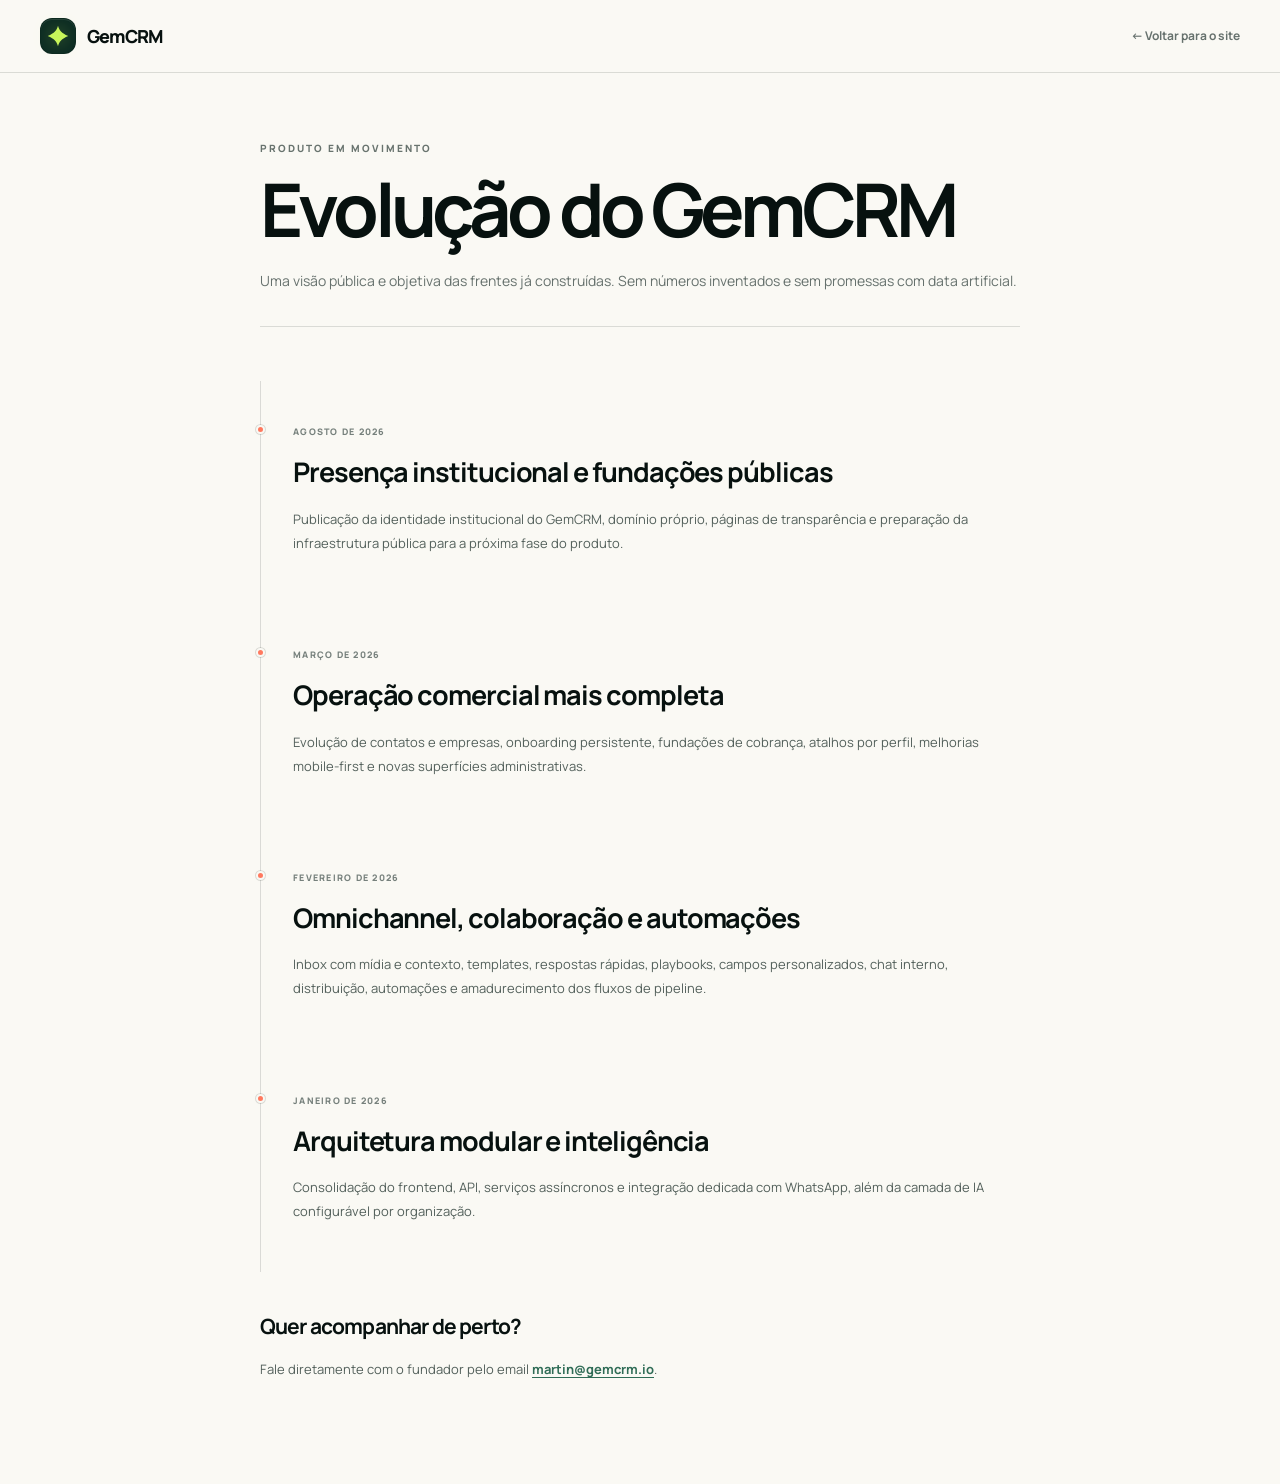
==== changelog/index.html @ 5aa956ba "feat: publish GemCRM institutional website" ====
<!doctype html>
<html lang="pt-BR">
  <head>
    <meta charset="UTF-8" />
    <meta name="viewport" content="width=device-width, initial-scale=1.0" />
    <meta name="theme-color" content="#faf9f4" />
    <meta name="description" content="Acompanhe a evolução pública do produto GemCRM." />
    <meta name="robots" content="index, follow" />
    <link rel="canonical" href="https://gemcrm.io/changelog/" />
    <link rel="icon" href="../favicon.svg" type="image/svg+xml" />
    <link rel="preconnect" href="https://fonts.googleapis.com" />
    <link rel="preconnect" href="https://fonts.gstatic.com" crossorigin />
    <link href="https://fonts.googleapis.com/css2?family=Instrument+Serif:ital@0;1&amp;family=Manrope:wght@400;500;600;700;800&amp;display=swap" rel="stylesheet" />
    <link rel="stylesheet" href="../styles.css" />
    <title>Evolução do produto — GemCRM</title>
  </head>
  <body>
    <header class="legal-header">
      <div class="shell header-inner">
        <a class="brand" href="../" aria-label="GemCRM — início">
          <span class="brand-mark" aria-hidden="true"><svg viewBox="0 0 48 48"><path d="M24 3.5c2.2 8.8 7.1 15 20.5 20.5C31.1 29.5 26.2 35.7 24 44.5 21.8 35.7 16.9 29.5 3.5 24 16.9 18.5 21.8 12.3 24 3.5Z" /></svg></span>
          <span class="brand-name">GemCRM</span>
        </a>
        <a class="back-link" href="../">← Voltar para o site</a>
      </div>
    </header>

    <main class="legal-page">
      <article class="legal-content">
        <span class="kicker">Produto em movimento</span>
        <h1>Evolução do GemCRM</h1>
        <p class="intro">Uma visão pública e objetiva das frentes já construídas. Sem números inventados e sem promessas com data artificial.</p>

        <section class="changelog-entry">
          <time datetime="2026-08">Agosto de 2026</time>
          <h2>Presença institucional e fundações públicas</h2>
          <p>Publicação da identidade institucional do GemCRM, domínio próprio, páginas de transparência e preparação da infraestrutura pública para a próxima fase do produto.</p>
        </section>

        <section class="changelog-entry">
          <time datetime="2026-03">Março de 2026</time>
          <h2>Operação comercial mais completa</h2>
          <p>Evolução de contatos e empresas, onboarding persistente, fundações de cobrança, atalhos por perfil, melhorias mobile-first e novas superfícies administrativas.</p>
        </section>

        <section class="changelog-entry">
          <time datetime="2026-02">Fevereiro de 2026</time>
          <h2>Omnichannel, colaboração e automações</h2>
          <p>Inbox com mídia e contexto, templates, respostas rápidas, playbooks, campos personalizados, chat interno, distribuição, automações e amadurecimento dos fluxos de pipeline.</p>
        </section>

        <section class="changelog-entry">
          <time datetime="2026-01">Janeiro de 2026</time>
          <h2>Arquitetura modular e inteligência</h2>
          <p>Consolidação do frontend, API, serviços assíncronos e integração dedicada com WhatsApp, além da camada de IA configurável por organização.</p>
        </section>

        <section>
          <h2>Quer acompanhar de perto?</h2>
          <p>Fale diretamente com o fundador pelo email <a href="mailto:martin@gemcrm.io">martin@gemcrm.io</a>.</p>
        </section>
      </article>
    </main>
  </body>
</html>
---- styles.css ----
:root {
  --ink: #07110f;
  --ink-soft: #10201c;
  --forest: #0b2a22;
  --cream: #f3f0e7;
  --paper: #faf9f4;
  --white: #ffffff;
  --lime: #c8f55a;
  --lime-strong: #aee733;
  --coral: #ff795f;
  --blue: #71a7ff;
  --muted: #66716d;
  --line: rgba(7, 17, 15, 0.13);
  --font-body: "Manrope", sans-serif;
  --font-display: "Instrument Serif", Georgia, serif;
  --shadow-soft: 0 24px 70px rgba(7, 17, 15, 0.11);
  --shadow-deep: 0 40px 100px rgba(0, 0, 0, 0.3);
}

*,
*::before,
*::after {
  box-sizing: border-box;
}

html {
  scroll-behavior: smooth;
  scroll-padding-top: 96px;
}

body {
  margin: 0;
  overflow-x: hidden;
  background: var(--paper);
  color: var(--ink);
  font-family: var(--font-body);
  font-size: 16px;
  line-height: 1.6;
  text-rendering: optimizeLegibility;
  -webkit-font-smoothing: antialiased;
}

body.menu-open {
  overflow: hidden;
}

a {
  color: inherit;
  text-decoration: none;
}

button,
input,
textarea,
select {
  font: inherit;
}

button,
a {
  -webkit-tap-highlight-color: transparent;
}

svg {
  display: block;
}

.shell {
  width: min(1200px, calc(100% - 48px));
  margin-inline: auto;
}

.sr-only {
  position: absolute;
  width: 1px;
  height: 1px;
  padding: 0;
  margin: -1px;
  overflow: hidden;
  clip: rect(0, 0, 0, 0);
  white-space: nowrap;
  border: 0;
}

.skip-link {
  position: fixed;
  top: 12px;
  left: 12px;
  z-index: 1000;
  padding: 10px 16px;
  border-radius: 999px;
  background: var(--lime);
  color: var(--ink);
  font-size: 13px;
  font-weight: 800;
  transform: translateY(-160%);
  transition: transform 180ms ease;
}

.skip-link:focus {
  transform: translateY(0);
}

:focus-visible {
  outline: 3px solid var(--blue);
  outline-offset: 4px;
}

.site-header {
  position: fixed;
  inset: 0 0 auto;
  z-index: 100;
  border-bottom: 1px solid transparent;
  color: var(--cream);
  transition: background-color 240ms ease, border-color 240ms ease, backdrop-filter 240ms ease;
}

.site-header.scrolled,
.site-header.menu-active {
  border-color: rgba(255, 255, 255, 0.09);
  background: rgba(7, 17, 15, 0.86);
  -webkit-backdrop-filter: blur(18px);
  backdrop-filter: blur(18px);
}

.header-inner {
  display: flex;
  min-height: 82px;
  align-items: center;
  justify-content: space-between;
  gap: 32px;
}

.brand {
  display: inline-flex;
  align-items: center;
  gap: 11px;
}

.brand-mark {
  display: grid;
  width: 36px;
  height: 36px;
  flex: 0 0 36px;
  place-items: center;
  border: 1px solid rgba(255, 255, 255, 0.12);
  border-radius: 12px;
  background: rgba(255, 255, 255, 0.06);
  box-shadow: inset 0 1px 0 rgba(255, 255, 255, 0.1);
}

.brand-mark svg {
  width: 24px;
  height: 24px;
  overflow: visible;
  fill: var(--lime);
  filter: drop-shadow(0 0 9px rgba(200, 245, 90, 0.4));
}

.brand-name {
  color: var(--cream);
  font-size: 18px;
  font-weight: 800;
  letter-spacing: -0.045em;
}

.desktop-nav {
  display: flex;
  align-items: center;
  gap: 32px;
}

.desktop-nav a {
  position: relative;
  color: rgba(243, 240, 231, 0.66);
  font-size: 13px;
  font-weight: 600;
  transition: color 180ms ease;
}

.desktop-nav a::after {
  position: absolute;
  right: 0;
  bottom: -8px;
  left: 0;
  height: 1px;
  background: var(--lime);
  content: "";
  transform: scaleX(0);
  transform-origin: right;
  transition: transform 180ms ease;
}

.desktop-nav a:hover {
  color: var(--cream);
}

.desktop-nav a:hover::after {
  transform: scaleX(1);
  transform-origin: left;
}

.header-cta {
  display: inline-flex;
  height: 44px;
  align-items: center;
  gap: 12px;
  padding: 0 18px;
  border: 1px solid rgba(255, 255, 255, 0.14);
  border-radius: 999px;
  background: rgba(255, 255, 255, 0.05);
  color: var(--cream);
  font-size: 13px;
  font-weight: 700;
  transition: background-color 180ms ease, border-color 180ms ease, transform 180ms ease;
}

.header-cta svg,
.button svg,
.text-link svg {
  width: 18px;
  height: 18px;
  fill: none;
  stroke: currentColor;
  stroke-linecap: round;
  stroke-linejoin: round;
  stroke-width: 1.7;
}

.header-cta:hover {
  border-color: var(--lime);
  background: rgba(200, 245, 90, 0.1);
  transform: translateY(-1px);
}

.menu-toggle,
.mobile-menu {
  display: none;
}

.hero {
  position: relative;
  min-height: 920px;
  overflow: hidden;
  background:
    radial-gradient(circle at 88% 12%, rgba(56, 130, 104, 0.34), transparent 31%),
    radial-gradient(circle at 12% 82%, rgba(200, 245, 90, 0.08), transparent 32%),
    var(--ink);
  color: var(--cream);
}

.hero::before {
  position: absolute;
  inset: 0;
  background-image: linear-gradient(rgba(255, 255, 255, 0.025) 1px, transparent 1px),
    linear-gradient(90deg, rgba(255, 255, 255, 0.025) 1px, transparent 1px);
  background-size: 72px 72px;
  content: "";
  -webkit-mask-image: linear-gradient(to bottom, black, transparent 84%);
  mask-image: linear-gradient(to bottom, black, transparent 84%);
}

.hero-glow {
  position: absolute;
  border-radius: 50%;
  filter: blur(2px);
  pointer-events: none;
}

.hero-glow-one {
  top: 90px;
  right: -210px;
  width: 630px;
  height: 630px;
  border: 1px solid rgba(200, 245, 90, 0.08);
  box-shadow: inset 0 0 140px rgba(200, 245, 90, 0.025);
}

.hero-glow-two {
  right: 50px;
  bottom: -350px;
  width: 720px;
  height: 720px;
  border: 1px solid rgba(113, 167, 255, 0.08);
}

.hero-grid {
  position: relative;
  z-index: 2;
  display: grid;
  min-height: 920px;
  align-items: center;
  gap: 56px;
  grid-template-columns: minmax(0, 0.83fr) minmax(560px, 1.17fr);
  padding-top: 112px;
  padding-bottom: 90px;
}

.hero-copy {
  position: relative;
  z-index: 3;
  align-self: center;
}

.eyebrow,
.build-status {
  display: inline-flex;
  align-items: center;
  gap: 10px;
  color: rgba(243, 240, 231, 0.75);
  font-size: 11px;
  font-weight: 800;
  letter-spacing: 0.16em;
  text-transform: uppercase;
}

.eyebrow-dot,
.pulse-dot {
  position: relative;
  width: 8px;
  height: 8px;
  border-radius: 50%;
  background: var(--lime);
  box-shadow: 0 0 0 6px rgba(200, 245, 90, 0.1);
}

.hero h1 {
  max-width: 620px;
  margin: 28px 0 24px;
  font-size: clamp(56px, 6vw, 88px);
  font-weight: 600;
  letter-spacing: -0.07em;
  line-height: 0.94;
}

.hero h1 em,
.section-heading h2 em,
.platform-section h2 em,
.final-cta h2 em {
  color: var(--lime);
  font-family: var(--font-display);
  font-weight: 400;
  letter-spacing: -0.035em;
}

.hero-lead {
  max-width: 580px;
  margin: 0;
  color: rgba(243, 240, 231, 0.66);
  font-size: 17px;
  line-height: 1.75;
}

.hero-actions {
  display: flex;
  flex-wrap: wrap;
  gap: 12px;
  margin-top: 34px;
}

.button {
  display: inline-flex;
  min-height: 52px;
  align-items: center;
  justify-content: center;
  gap: 16px;
  padding: 0 22px;
  border: 1px solid transparent;
  border-radius: 999px;
  font-size: 13px;
  font-weight: 800;
  letter-spacing: -0.01em;
  transition: transform 180ms ease, background-color 180ms ease, border-color 180ms ease, color 180ms ease;
}

.button:hover {
  transform: translateY(-2px);
}

.button-primary {
  background: var(--lime);
  color: var(--ink);
  box-shadow: 0 14px 42px rgba(200, 245, 90, 0.14);
}

.button-primary:hover {
  background: var(--lime-strong);
}

.button-secondary {
  border-color: rgba(255, 255, 255, 0.13);
  background: rgba(255, 255, 255, 0.04);
  color: var(--cream);
}

.button-secondary:hover {
  border-color: rgba(255, 255, 255, 0.28);
  background: rgba(255, 255, 255, 0.08);
}

.hero-notes {
  display: flex;
  flex-wrap: wrap;
  gap: 20px;
  margin: 28px 0 0;
  padding: 0;
  color: rgba(243, 240, 231, 0.48);
  font-size: 11px;
  font-weight: 600;
  list-style: none;
}

.hero-notes li {
  display: flex;
  align-items: center;
  gap: 7px;
}

.hero-notes span {
  width: 4px;
  height: 4px;
  border-radius: 50%;
  background: rgba(200, 245, 90, 0.65);
}

.product-stage {
  position: relative;
  min-height: 590px;
  align-self: center;
}

.stage-orbit {
  position: absolute;
  border: 1px solid rgba(255, 255, 255, 0.07);
  border-radius: 50%;
}

.stage-orbit-one {
  inset: -16% -10% -10% 8%;
  transform: rotate(-12deg);
}

.stage-orbit-two {
  inset: 5% -26% 2% 2%;
  border-color: rgba(200, 245, 90, 0.09);
  transform: rotate(13deg);
}

.product-window {
  position: absolute;
  top: 50%;
  left: 50%;
  width: 760px;
  overflow: hidden;
  border: 1px solid rgba(255, 255, 255, 0.12);
  border-radius: 18px;
  background: #f5f5f0;
  box-shadow: var(--shadow-deep), 0 0 0 10px rgba(255, 255, 255, 0.018);
  color: var(--ink);
  transform: translate(-48%, -48%) perspective(1200px) rotateY(-4deg) rotateX(1.5deg);
  transform-origin: center;
}

.window-bar {
  display: flex;
  height: 52px;
  align-items: center;
  gap: 18px;
  padding: 0 16px;
  border-bottom: 1px solid #e3e4df;
  background: #fff;
}

.window-brand {
  display: flex;
  min-width: 118px;
  align-items: center;
  gap: 8px;
  font-size: 11px;
  letter-spacing: -0.02em;
}

.mini-gem {
  width: 18px;
  height: 18px;
  border-radius: 6px;
  background: var(--forest);
  box-shadow: inset 0 0 0 6px var(--lime);
  transform: rotate(45deg) scale(0.68);
}

.window-search {
  flex: 1;
  padding: 7px 12px;
  border: 1px solid #e4e5df;
  border-radius: 8px;
  background: #f8f8f5;
  color: #929994;
  font-size: 9px;
}

.window-avatar {
  display: grid;
  width: 28px;
  height: 28px;
  place-items: center;
  border-radius: 50%;
  background: var(--forest);
  color: var(--lime);
  font-size: 8px;
  font-weight: 800;
}

.workspace {
  display: grid;
  min-height: 460px;
  grid-template-columns: 128px 1fr;
}

.workspace-nav {
  display: flex;
  padding: 16px 10px;
  border-right: 1px solid #e2e4de;
  background: #f0f1ec;
  flex-direction: column;
}

.nav-pill {
  display: flex;
  min-height: 34px;
  align-items: center;
  gap: 8px;
  padding: 0 9px;
  border-radius: 8px;
  color: #6f7772;
  font-size: 8px;
  font-weight: 600;
}

.nav-pill i {
  width: 9px;
  height: 9px;
  border: 1px solid currentColor;
  border-radius: 3px;
}

.nav-pill.active {
  background: var(--forest);
  color: var(--cream);
}

.nav-pill.active i {
  border-color: var(--lime);
  background: var(--lime);
}

.nav-pill b {
  display: grid;
  width: 14px;
  height: 14px;
  margin-left: auto;
  place-items: center;
  border-radius: 50%;
  background: #e2e5de;
  color: #4e5752;
  font-size: 7px;
}

.nav-spacer {
  flex: 1;
}

.workspace-team {
  padding: 10px 7px 2px;
  border-top: 1px solid #dcdfd8;
}

.workspace-team small {
  color: #9ca39f;
  font-size: 6px;
  font-weight: 800;
  letter-spacing: 0.12em;
}

.workspace-team > div {
  display: flex;
  margin-top: 9px;
}

.workspace-team > div span,
.workspace-team em {
  display: grid;
  width: 21px;
  height: 21px;
  margin-right: -4px;
  place-items: center;
  border: 2px solid #f0f1ec;
  border-radius: 50%;
  background: #ff9a82;
}

.workspace-team > div span:nth-child(2) {
  background: #8eb6ff;
}

.workspace-team > div span:nth-child(3) {
  background: #c8f55a;
}

.workspace-team em {
  background: #dfe2dc;
  color: #69716c;
  font-size: 6px;
  font-style: normal;
  font-weight: 800;
}

.workspace-main {
  padding: 20px;
}

.workspace-heading,
.card-heading {
  display: flex;
  align-items: flex-start;
  justify-content: space-between;
  gap: 14px;
}

.workspace-heading span,
.card-heading small {
  display: block;
  color: #8a928d;
  font-size: 7px;
  font-weight: 800;
  letter-spacing: 0.11em;
}

.workspace-heading h2 {
  margin: 3px 0 0;
  font-size: 21px;
  letter-spacing: -0.05em;
  line-height: 1.1;
}

.workspace-heading button {
  padding: 8px 11px;
  border: 0;
  border-radius: 8px;
  background: var(--forest);
  color: var(--cream);
  font-size: 7px;
  font-weight: 800;
}

.metric-row {
  display: grid;
  gap: 9px;
  margin-top: 17px;
  grid-template-columns: repeat(3, 1fr);
}

.metric-row article {
  min-height: 80px;
  padding: 12px;
  border: 1px solid #e1e3dd;
  border-radius: 12px;
  background: #fff;
}

.metric-row small {
  display: block;
  color: #929a95;
  font-size: 6px;
  font-weight: 800;
  letter-spacing: 0.09em;
}

.metric-row strong {
  display: block;
  margin-top: 5px;
  font-size: 20px;
  letter-spacing: -0.05em;
  line-height: 1;
}

.metric-row .trend {
  display: block;
  margin-top: 6px;
  color: #818984;
  font-size: 7px;
}

.metric-row .positive {
  color: #3a755e;
}

.metric-row .warning {
  color: #c15b48;
}

.dashboard-grid {
  display: grid;
  gap: 9px;
  margin-top: 9px;
  grid-template-columns: 1.08fr 0.92fr;
}

.pipeline-card,
.inbox-card {
  min-height: 218px;
  padding: 14px;
  border: 1px solid #e1e3dd;
  border-radius: 12px;
  background: #fff;
}

.card-heading h3 {
  margin: 3px 0 0;
  font-size: 11px;
  letter-spacing: -0.03em;
}

.card-heading > span {
  padding: 5px 8px;
  border-radius: 999px;
  background: #f1f2ee;
  color: #7c847f;
  font-size: 6px;
  font-weight: 700;
}

.card-heading .live-badge {
  background: #ecf6df;
  color: #56733b;
}

.pipeline-bars {
  margin-top: 16px;
}

.bar-item {
  display: grid;
  min-height: 34px;
  align-items: center;
  gap: 8px;
  grid-template-columns: 64px 1fr 14px;
  color: #65706a;
  font-size: 7px;
}

.bar-item i {
  position: relative;
  height: 5px;
  overflow: hidden;
  border-radius: 999px;
  background: #eef0eb;
}

.bar-item i::after {
  position: absolute;
  inset: 0 auto 0 0;
  width: var(--bar);
  border-radius: inherit;
  background: var(--forest);
  content: "";
}

.bar-item:nth-child(2) i::after {
  background: #447564;
}

.bar-item:nth-child(3) i::after {
  background: #86a75a;
}

.bar-item:nth-child(4) i::after {
  background: var(--lime-strong);
}

.bar-item b {
  color: var(--ink);
  text-align: right;
}

.conversation {
  display: grid;
  min-height: 48px;
  align-items: center;
  gap: 8px;
  border-bottom: 1px solid #eef0eb;
  grid-template-columns: 28px 1fr auto;
}

.conversation:last-child {
  border-bottom: 0;
}

.contact-avatar {
  display: grid;
  width: 26px;
  height: 26px;
  place-items: center;
  border-radius: 8px;
  color: #6d2d22;
  font-size: 6px;
  font-weight: 800;
}

.contact-avatar.coral {
  background: #ffd4ca;
}

.contact-avatar.blue {
  background: #d8e6ff;
  color: #315888;
}

.contact-avatar.lime {
  background: #e8f8c2;
  color: #546f1a;
}

.conversation strong {
  display: block;
  font-size: 7px;
}

.conversation p {
  margin: 1px 0 0;
  overflow: hidden;
  color: #8b938e;
  font-size: 6px;
  text-overflow: ellipsis;
  white-space: nowrap;
}

.conversation time {
  color: #a0a6a2;
  font-size: 6px;
}

.floating-card {
  position: absolute;
  z-index: 4;
  display: flex;
  align-items: center;
  gap: 11px;
  padding: 12px 15px;
  border: 1px solid rgba(255, 255, 255, 0.12);
  border-radius: 13px;
  background: rgba(15, 33, 28, 0.92);
  box-shadow: 0 20px 50px rgba(0, 0, 0, 0.28);
  -webkit-backdrop-filter: blur(16px);
  backdrop-filter: blur(16px);
  animation: float-card 5s ease-in-out infinite;
}

.floating-card small {
  display: block;
  color: rgba(243, 240, 231, 0.45);
  font-size: 6px;
  font-weight: 800;
  letter-spacing: 0.12em;
}

.floating-card strong {
  display: block;
  margin-top: 3px;
  color: var(--cream);
  font-size: 8px;
}

.floating-ai {
  right: -18px;
  bottom: 18px;
}

.floating-channel {
  top: 48px;
  left: -24px;
  animation-delay: -2.4s;
}

.float-icon {
  display: grid;
  width: 31px;
  height: 31px;
  place-items: center;
  border-radius: 10px;
  background: var(--lime);
  color: var(--ink);
  font-size: 15px;
}

.channel-dot {
  position: relative;
  width: 31px;
  height: 31px;
  border-radius: 10px;
  background: #2b9f64;
}

.channel-dot::before,
.channel-dot::after {
  position: absolute;
  border-radius: 50%;
  content: "";
}

.channel-dot::before {
  inset: 8px;
  border: 1.5px solid #fff;
}

.channel-dot::after {
  right: 6px;
  bottom: 5px;
  width: 6px;
  height: 6px;
  background: #2b9f64;
  border-bottom: 1.5px solid #fff;
  transform: rotate(42deg);
}

@keyframes float-card {
  0%,
  100% {
    transform: translateY(0);
  }
  50% {
    transform: translateY(-9px);
  }
}

.signal-strip {
  border-bottom: 1px solid var(--line);
  background: var(--cream);
}

.signal-grid {
  display: grid;
  grid-template-columns: repeat(4, 1fr);
}

.signal-grid > div {
  display: grid;
  min-height: 124px;
  align-content: center;
  padding: 24px 28px;
  border-left: 1px solid var(--line);
  grid-template-columns: auto 1fr;
}

.signal-grid > div:last-child {
  border-right: 1px solid var(--line);
}

.signal-grid span {
  margin-right: 16px;
  color: #9aa09d;
  font-family: var(--font-display);
  font-size: 15px;
  grid-row: 1 / span 2;
}

.signal-grid strong {
  font-size: 13px;
  letter-spacing: -0.025em;
}

.signal-grid small {
  margin-top: 2px;
  color: var(--muted);
  font-size: 10px;
}

.section {
  padding: 128px 0;
}

.product-section {
  background: var(--paper);
}

.section-heading {
  max-width: 760px;
}

.section-heading .kicker,
.kicker {
  display: block;
  margin-bottom: 22px;
  color: #68736e;
  font-size: 10px;
  font-weight: 800;
  letter-spacing: 0.2em;
  text-transform: uppercase;
}

.section-heading h2,
.platform-section h2,
.final-cta h2 {
  margin: 0;
  font-size: clamp(48px, 5.5vw, 76px);
  font-weight: 600;
  letter-spacing: -0.065em;
  line-height: 0.98;
}

.section-heading h2 em,
.platform-section h2 em,
.final-cta h2 em {
  color: #3d6d5c;
}

.section-heading > p {
  max-width: 630px;
  margin: 28px 0 0;
  color: var(--muted);
  font-size: 16px;
  line-height: 1.75;
}

.outcome-grid {
  display: grid;
  gap: 16px;
  margin-top: 72px;
  grid-template-columns: repeat(3, 1fr);
}

.outcome-card {
  position: relative;
  min-height: 500px;
  overflow: hidden;
  padding: 34px;
  border: 1px solid var(--line);
  border-radius: 24px;
  background: var(--cream);
  transition: transform 240ms ease, box-shadow 240ms ease;
}

.outcome-card::before {
  position: absolute;
  top: -50px;
  right: -50px;
  width: 180px;
  height: 180px;
  border-radius: 50%;
  background: var(--accent-soft);
  content: "";
  filter: blur(1px);
  transition: transform 320ms ease;
}

.outcome-card:hover {
  box-shadow: var(--shadow-soft);
  transform: translateY(-8px);
}

.outcome-card:hover::before {
  transform: scale(1.15);
}

.card-coral {
  --accent: var(--coral);
  --accent-soft: rgba(255, 121, 95, 0.19);
}

.card-blue {
  --accent: var(--blue);
  --accent-soft: rgba(113, 167, 255, 0.2);
}

.card-lime {
  --accent: #a5d72f;
  --accent-soft: rgba(200, 245, 90, 0.3);
}

.card-number {
  position: relative;
  z-index: 1;
  color: #8c9490;
  font-family: var(--font-display);
  font-size: 16px;
}

.feature-icon {
  position: relative;
  z-index: 1;
  display: grid;
  width: 62px;
  height: 62px;
  margin-top: 64px;
  place-items: center;
  border-radius: 19px;
  background: var(--accent);
}

.feature-icon svg {
  width: 27px;
  height: 27px;
  fill: none;
  stroke: var(--ink);
  stroke-linecap: round;
  stroke-linejoin: round;
  stroke-width: 1.5;
}

.outcome-card h3 {
  position: relative;
  z-index: 1;
  margin: 28px 0 14px;
  font-size: 25px;
  letter-spacing: -0.05em;
  line-height: 1.12;
}

.outcome-card p {
  position: relative;
  z-index: 1;
  margin: 0;
  color: var(--muted);
  font-size: 13px;
  line-height: 1.75;
}

.outcome-card ul {
  position: relative;
  z-index: 1;
  display: grid;
  gap: 10px;
  margin: 28px 0 0;
  padding: 22px 0 0;
  border-top: 1px solid var(--line);
  list-style: none;
}

.outcome-card li {
  display: flex;
  align-items: center;
  gap: 10px;
  color: #3e4945;
  font-size: 11px;
  font-weight: 700;
}

.outcome-card li::before {
  width: 6px;
  height: 6px;
  border-radius: 50%;
  background: var(--accent);
  content: "";
}

.flow-section {
  position: relative;
  overflow: hidden;
  background: var(--forest);
  color: var(--cream);
}

.flow-section::after {
  position: absolute;
  right: -120px;
  bottom: -350px;
  width: 680px;
  height: 680px;
  border: 1px solid rgba(200, 245, 90, 0.11);
  border-radius: 50%;
  box-shadow: inset 0 0 160px rgba(200, 245, 90, 0.03);
  content: "";
}

.flow-layout {
  position: relative;
  z-index: 1;
  display: grid;
  align-items: start;
  gap: 110px;
  grid-template-columns: 0.86fr 1.14fr;
}

.kicker-light {
  color: rgba(243, 240, 231, 0.48);
}

.flow-copy {
  position: sticky;
  top: 132px;
}

.flow-copy h2 {
  margin: 0;
  font-size: clamp(46px, 5vw, 69px);
  font-weight: 600;
  letter-spacing: -0.065em;
  line-height: 0.98;
}

.flow-copy p {
  max-width: 470px;
  margin: 28px 0 0;
  color: rgba(243, 240, 231, 0.63);
  font-size: 15px;
  line-height: 1.8;
}

.text-link {
  display: inline-flex;
  align-items: center;
  gap: 13px;
  margin-top: 36px;
  padding-bottom: 6px;
  border-bottom: 1px solid rgba(200, 245, 90, 0.45);
  color: var(--lime);
  font-size: 12px;
  font-weight: 800;
}

.flow-steps {
  margin: 0;
  padding: 0;
  list-style: none;
}

.flow-steps li {
  display: grid;
  min-height: 172px;
  align-items: start;
  gap: 34px;
  padding: 36px 0;
  border-top: 1px solid rgba(255, 255, 255, 0.1);
  grid-template-columns: 42px 1fr;
}

.flow-steps li:last-child {
  border-bottom: 1px solid rgba(255, 255, 255, 0.1);
}

.flow-steps > li > span {
  color: var(--lime);
  font-family: var(--font-display);
  font-size: 22px;
}

.flow-steps h3 {
  margin: 0;
  font-size: 28px;
  letter-spacing: -0.05em;
}

.flow-steps p {
  max-width: 460px;
  margin: 8px 0 0;
  color: rgba(243, 240, 231, 0.55);
  font-size: 13px;
  line-height: 1.75;
}

.platform-section {
  background: var(--cream);
}

.split-heading {
  display: grid;
  max-width: none;
  align-items: end;
  gap: 70px;
  grid-template-columns: 1.2fr 0.8fr;
}

.split-heading > p {
  margin: 0 0 4px;
  font-size: 14px;
}

.platform-grid {
  display: grid;
  gap: 16px;
  margin-top: 72px;
  grid-template-columns: repeat(2, 1fr);
}

.platform-card {
  position: relative;
  min-height: 390px;
  overflow: hidden;
  padding: 38px;
  border: 1px solid var(--line);
  border-radius: 25px;
  background: var(--paper);
}

.platform-card-large {
  display: grid;
  min-height: 500px;
  align-items: center;
  grid-column: 1 / -1;
  grid-template-columns: 0.85fr 1.15fr;
}

.platform-copy {
  max-width: 480px;
}

.pill {
  display: inline-flex;
  padding: 7px 10px;
  border-radius: 999px;
  background: rgba(200, 245, 90, 0.4);
  color: #516c15;
  font-size: 8px;
  font-weight: 800;
  letter-spacing: 0.13em;
}

.pill-blue {
  background: rgba(113, 167, 255, 0.2);
  color: #385c96;
}

.pill-coral {
  background: rgba(255, 121, 95, 0.17);
  color: #99503f;
}

.pill-dark {
  background: rgba(7, 17, 15, 0.1);
  color: var(--ink);
}

.platform-card h3 {
  max-width: 560px;
  margin: 28px 0 16px;
  font-size: clamp(30px, 3vw, 46px);
  letter-spacing: -0.06em;
  line-height: 1.02;
}

.platform-card p {
  max-width: 550px;
  margin: 0;
  color: var(--muted);
  font-size: 13px;
  line-height: 1.8;
}

.radar-visual {
  position: relative;
  min-height: 400px;
}

.radar-ring {
  position: absolute;
  top: 50%;
  left: 50%;
  border: 1px solid rgba(7, 17, 15, 0.12);
  border-radius: 50%;
  transform: translate(-50%, -50%);
}

.ring-one {
  width: 140px;
  height: 140px;
  background: rgba(200, 245, 90, 0.13);
}

.ring-two {
  width: 260px;
  height: 260px;
}

.ring-three {
  width: 380px;
  height: 380px;
}

.radar-line {
  position: absolute;
  top: 50%;
  left: 50%;
  width: 184px;
  height: 184px;
  border-top: 1px solid rgba(61, 109, 92, 0.28);
  background: linear-gradient(45deg, rgba(200, 245, 90, 0.2), transparent 55%);
  transform-origin: 0 0;
  animation: radar-sweep 8s linear infinite;
}

@keyframes radar-sweep {
  to {
    transform: rotate(360deg);
  }
}

.radar-center {
  position: absolute;
  top: 50%;
  left: 50%;
  z-index: 2;
  display: grid;
  width: 76px;
  height: 76px;
  place-items: center;
  border-radius: 24px;
  background: var(--forest);
  box-shadow: 0 20px 45px rgba(11, 42, 34, 0.22);
  color: var(--lime);
  font-family: var(--font-display);
  font-size: 34px;
  transform: translate(-50%, -50%) rotate(45deg);
}

.radar-center::first-letter {
  transform: rotate(-45deg);
}

.radar-node {
  position: absolute;
  z-index: 3;
  padding: 10px 14px;
  border: 1px solid rgba(7, 17, 15, 0.12);
  border-radius: 999px;
  background: rgba(255, 255, 255, 0.8);
  box-shadow: 0 10px 30px rgba(7, 17, 15, 0.08);
  color: #43504b;
  font-size: 9px;
  font-weight: 800;
}

.node-one {
  top: 15%;
  left: 47%;
}

.node-two {
  top: 45%;
  right: 5%;
}

.node-three {
  right: 27%;
  bottom: 8%;
}

.node-four {
  bottom: 23%;
  left: 8%;
}

.permission-list {
  display: grid;
  gap: 8px;
  margin-top: 34px;
}

.permission-list > div {
  display: grid;
  min-height: 54px;
  align-items: center;
  gap: 10px;
  padding: 8px 12px;
  border: 1px solid var(--line);
  border-radius: 13px;
  background: #fff;
  grid-template-columns: 32px 58px 1fr auto;
}

.avatar-mini {
  display: grid;
  width: 31px;
  height: 31px;
  place-items: center;
  border-radius: 9px;
  background: var(--lime);
  color: var(--ink);
  font-size: 8px;
  font-weight: 800;
}

.avatar-mini.alt {
  background: #d7e5ff;
  color: #375d94;
}

.avatar-mini.warm {
  background: #ffd6cd;
  color: #954e3e;
}

.permission-list b {
  font-size: 9px;
}

.permission-list em {
  color: #89918d;
  font-size: 8px;
  font-style: normal;
}

.permission-list i {
  display: grid;
  width: 21px;
  height: 21px;
  place-items: center;
  border-radius: 50%;
  background: #eff7dd;
  color: #668328;
  font-size: 8px;
  font-style: normal;
}

.integration-cloud {
  position: relative;
  display: flex;
  min-height: 130px;
  align-content: center;
  align-items: center;
  justify-content: center;
  gap: 8px;
  margin-top: 25px;
  flex-wrap: wrap;
}

.integration-cloud span {
  padding: 10px 14px;
  border: 1px solid var(--line);
  border-radius: 999px;
  background: #fff;
  box-shadow: 0 8px 22px rgba(7, 17, 15, 0.05);
  color: #4e5b56;
  font-size: 9px;
  font-weight: 700;
}

.integration-cloud span:nth-child(2),
.integration-cloud span:nth-child(4) {
  transform: translateY(-12px);
}

.platform-card-accent {
  min-height: 300px;
  grid-column: 1 / -1;
  background: var(--lime);
}

.platform-card-accent p {
  color: rgba(7, 17, 15, 0.68);
}

.tech-row {
  display: flex;
  gap: 7px;
  margin-top: 38px;
  flex-wrap: wrap;
}

.tech-row span {
  padding: 8px 11px;
  border: 1px solid rgba(7, 17, 15, 0.16);
  border-radius: 999px;
  background: rgba(255, 255, 255, 0.32);
  font-size: 8px;
  font-weight: 800;
}

.build-section {
  padding-top: 32px;
  background: var(--cream);
}

.build-card {
  position: relative;
  overflow: hidden;
  padding: 72px;
  border-radius: 32px;
  background:
    radial-gradient(circle at 92% 10%, rgba(200, 245, 90, 0.13), transparent 30%),
    var(--ink);
  color: var(--cream);
}

.build-card::after {
  position: absolute;
  top: -240px;
  right: -180px;
  width: 540px;
  height: 540px;
  border: 1px solid rgba(200, 245, 90, 0.09);
  border-radius: 50%;
  content: "";
}

.build-status {
  position: absolute;
  top: 72px;
  right: 72px;
  padding: 10px 14px;
  border: 1px solid rgba(255, 255, 255, 0.1);
  border-radius: 999px;
  background: rgba(255, 255, 255, 0.04);
  font-size: 8px;
}

.pulse-dot::after {
  position: absolute;
  inset: -5px;
  border: 1px solid var(--lime);
  border-radius: 50%;
  content: "";
  animation: pulse 2s ease-out infinite;
}

@keyframes pulse {
  to {
    opacity: 0;
    transform: scale(1.7);
  }
}

.build-copy {
  max-width: 780px;
}

.build-copy h2 {
  margin: 0;
  font-size: clamp(44px, 5vw, 68px);
  font-weight: 600;
  letter-spacing: -0.065em;
  line-height: 1;
}

.build-copy p {
  max-width: 650px;
  margin: 28px 0 0;
  color: rgba(243, 240, 231, 0.6);
  font-size: 14px;
  line-height: 1.8;
}

.build-actions {
  display: flex;
  gap: 12px;
  margin-top: 44px;
}

.button-light {
  background: var(--cream);
  color: var(--ink);
}

.button-ghost {
  border-color: rgba(255, 255, 255, 0.14);
  color: var(--cream);
}

.final-cta {
  background: var(--paper);
}

.cta-layout {
  display: grid;
  align-items: end;
  gap: 100px;
  grid-template-columns: 1.1fr 0.9fr;
}

.cta-copy p {
  margin: 0 0 30px;
  color: var(--muted);
  font-size: 14px;
  line-height: 1.8;
}

.button-large {
  min-height: 60px;
  padding-inline: 28px;
}

.site-footer {
  padding: 76px 0 28px;
  background: var(--ink);
  color: var(--cream);
}

.footer-grid {
  display: grid;
  gap: 80px;
  grid-template-columns: 1fr 1fr;
}

.footer-brand p {
  max-width: 400px;
  margin: 24px 0 0;
  color: rgba(243, 240, 231, 0.48);
  font-size: 13px;
}

.footer-links {
  display: grid;
  gap: 60px;
  grid-template-columns: repeat(2, 1fr);
}

.footer-links > div {
  display: flex;
  flex-direction: column;
}

.footer-links strong {
  margin-bottom: 18px;
  color: rgba(243, 240, 231, 0.4);
  font-size: 9px;
  letter-spacing: 0.15em;
  text-transform: uppercase;
}

.footer-links a {
  width: fit-content;
  padding: 5px 0;
  color: rgba(243, 240, 231, 0.75);
  font-size: 12px;
  transition: color 160ms ease;
}

.footer-links a:hover {
  color: var(--lime);
}

.footer-bottom {
  display: flex;
  align-items: center;
  justify-content: space-between;
  margin-top: 64px;
  padding-top: 24px;
  border-top: 1px solid rgba(255, 255, 255, 0.08);
  color: rgba(243, 240, 231, 0.34);
  font-size: 10px;
}

.footer-bottom p {
  margin: 0;
}

.js .reveal {
  opacity: 0;
  transform: translateY(26px);
  transition: opacity 700ms cubic-bezier(0.2, 0.7, 0.2, 1), transform 700ms cubic-bezier(0.2, 0.7, 0.2, 1);
}

.js .reveal.in-view {
  opacity: 1;
  transform: translateY(0);
}

.reveal-delay {
  transition-delay: 130ms;
}

.reveal-delay-small {
  transition-delay: 90ms;
}

.reveal-delay-large {
  transition-delay: 180ms;
}

.legal-page {
  min-height: 100vh;
  padding: 140px 0 90px;
  background: var(--paper);
}

.legal-header {
  position: fixed;
  inset: 0 0 auto;
  z-index: 10;
  border-bottom: 1px solid var(--line);
  background: rgba(250, 249, 244, 0.88);
  -webkit-backdrop-filter: blur(16px);
  backdrop-filter: blur(16px);
}

.legal-header .header-inner {
  min-height: 72px;
}

.legal-header .brand-name {
  color: var(--ink);
}

.legal-header .brand-mark {
  border-color: var(--line);
  background: var(--forest);
}

.back-link {
  color: var(--muted);
  font-size: 12px;
  font-weight: 700;
}

.back-link:hover {
  color: var(--ink);
}

.legal-content {
  width: min(760px, calc(100% - 48px));
  margin-inline: auto;
}

.legal-content .kicker {
  margin-bottom: 16px;
}

.legal-content h1 {
  margin: 0;
  font-size: clamp(46px, 7vw, 74px);
  letter-spacing: -0.065em;
  line-height: 1;
}

.legal-content .intro {
  margin: 22px 0 54px;
  padding-bottom: 32px;
  border-bottom: 1px solid var(--line);
  color: var(--muted);
  font-size: 14px;
}

.legal-content section {
  margin-top: 38px;
}

.legal-content h2 {
  margin: 0 0 12px;
  font-size: 21px;
  letter-spacing: -0.04em;
}

.legal-content p,
.legal-content li {
  color: #53605b;
  font-size: 13px;
  line-height: 1.85;
}

.legal-content ul {
  padding-left: 20px;
}

.legal-content a {
  color: #2f6c56;
  font-weight: 700;
  text-decoration: underline;
  text-underline-offset: 3px;
}

.changelog-entry {
  position: relative;
  margin-top: 0 !important;
  padding: 36px 0 36px 32px;
  border-left: 1px solid var(--line);
}

.changelog-entry::before {
  position: absolute;
  top: 44px;
  left: -5px;
  width: 9px;
  height: 9px;
  border: 2px solid var(--paper);
  border-radius: 50%;
  background: var(--coral);
  box-shadow: 0 0 0 1px var(--line);
  content: "";
}

.changelog-entry time {
  color: #76807c;
  font-size: 9px;
  font-weight: 800;
  letter-spacing: 0.14em;
  text-transform: uppercase;
}

.changelog-entry h2 {
  margin-top: 8px;
  font-size: 27px;
}

@media (max-width: 1100px) {
  .hero {
    min-height: auto;
  }

  .hero-grid {
    min-height: auto;
    gap: 74px;
    grid-template-columns: 1fr;
    padding-top: 170px;
    padding-bottom: 120px;
  }

  .hero-copy {
    max-width: 760px;
  }

  .hero h1 {
    max-width: 760px;
  }

  .product-stage {
    min-height: 580px;
  }

  .product-window {
    transform: translate(-50%, -50%);
  }

  .signal-grid {
    grid-template-columns: repeat(2, 1fr);
  }

  .signal-grid > div:nth-child(3),
  .signal-grid > div:nth-child(4) {
    border-top: 1px solid var(--line);
  }

  .signal-grid > div:nth-child(2) {
    border-right: 1px solid var(--line);
  }

  .flow-layout {
    gap: 70px;
  }
}

@media (max-width: 860px) {
  .desktop-nav,
  .header-cta {
    display: none;
  }

  .menu-toggle {
    display: flex;
    width: 42px;
    height: 42px;
    align-items: center;
    justify-content: center;
    gap: 5px;
    padding: 0;
    border: 1px solid rgba(255, 255, 255, 0.14);
    border-radius: 50%;
    background: rgba(255, 255, 255, 0.05);
    flex-direction: column;
  }

  .menu-toggle span:not(.sr-only) {
    width: 15px;
    height: 1px;
    background: var(--cream);
    transition: transform 180ms ease;
  }

  .menu-toggle[aria-expanded="true"] span:nth-of-type(2) {
    transform: translateY(3px) rotate(45deg);
  }

  .menu-toggle[aria-expanded="true"] span:nth-of-type(3) {
    transform: translateY(-3px) rotate(-45deg);
  }

  .mobile-menu {
    position: fixed;
    inset: 82px 0 0;
    display: flex;
    padding: 34px 24px;
    background: rgba(7, 17, 15, 0.98);
    flex-direction: column;
  }

  .mobile-menu[hidden] {
    display: none;
  }

  .mobile-menu a {
    padding: 17px 0;
    border-bottom: 1px solid rgba(255, 255, 255, 0.09);
    color: var(--cream);
    font-size: 18px;
    font-weight: 600;
  }

  .mobile-menu a:last-child {
    margin-top: 20px;
    padding: 15px 20px;
    border: 0;
    border-radius: 999px;
    background: var(--lime);
    color: var(--ink);
    text-align: center;
  }

  .outcome-grid {
    grid-template-columns: 1fr;
  }

  .outcome-card {
    min-height: auto;
  }

  .feature-icon {
    margin-top: 48px;
  }

  .flow-layout,
  .split-heading,
  .cta-layout {
    gap: 60px;
    grid-template-columns: 1fr;
  }

  .flow-copy {
    position: static;
  }

  .platform-card-large {
    grid-template-columns: 1fr;
  }

  .radar-visual {
    margin-top: 30px;
  }

  .build-card {
    padding: 56px 42px;
  }

  .build-status {
    position: static;
    margin-bottom: 38px;
  }
}

@media (max-width: 640px) {
  .shell,
  .legal-content {
    width: min(100% - 32px, 1200px);
  }

  .header-inner {
    min-height: 72px;
  }

  .hero-grid {
    gap: 54px;
    padding-top: 132px;
    padding-bottom: 80px;
  }

  .hero h1 {
    font-size: clamp(49px, 15vw, 67px);
  }

  .hero-lead {
    font-size: 15px;
  }

  .hero-actions {
    align-items: stretch;
    flex-direction: column;
  }

  .hero-actions .button {
    width: 100%;
  }

  .hero-notes {
    gap: 9px 16px;
  }

  .product-stage {
    min-height: 355px;
  }

  .product-window {
    width: 700px;
    transform: translate(-50%, -50%) scale(0.53);
  }

  .floating-card {
    display: none;
  }

  .signal-grid {
    width: 100%;
    grid-template-columns: 1fr;
  }

  .signal-grid > div {
    min-height: 94px;
    border-top: 1px solid var(--line);
    border-right: 0 !important;
    border-left: 0;
  }

  .signal-grid > div:first-child {
    border-top: 0;
  }

  .section {
    padding: 88px 0;
  }

  .section-heading h2,
  .platform-section h2,
  .final-cta h2 {
    font-size: 49px;
  }

  .outcome-grid,
  .platform-grid {
    margin-top: 50px;
  }

  .outcome-card,
  .platform-card {
    padding: 28px;
    border-radius: 20px;
  }

  .outcome-card h3 {
    font-size: 23px;
  }

  .flow-copy h2 {
    font-size: 49px;
  }

  .flow-steps li {
    gap: 20px;
    grid-template-columns: 34px 1fr;
  }

  .platform-grid {
    grid-template-columns: 1fr;
  }

  .platform-card-large {
    min-height: auto;
    grid-column: auto;
  }

  .platform-card-accent {
    grid-column: auto;
  }

  .platform-card h3 {
    font-size: 34px;
  }

  .radar-visual {
    min-height: 290px;
    transform: scale(0.82);
  }

  .ring-three {
    width: 330px;
    height: 330px;
  }

  .permission-list > div {
    grid-template-columns: 32px 55px 1fr;
  }

  .permission-list em {
    display: none;
  }

  .build-section {
    padding-top: 12px;
  }

  .build-card {
    width: calc(100% - 20px);
    padding: 42px 26px;
    border-radius: 24px;
  }

  .build-copy h2 {
    font-size: 42px;
  }

  .build-actions {
    align-items: stretch;
    flex-direction: column;
  }

  .footer-grid {
    gap: 48px;
    grid-template-columns: 1fr;
  }

  .footer-links {
    gap: 34px;
  }

  .footer-bottom {
    align-items: flex-start;
    gap: 8px;
    flex-direction: column;
  }

  .legal-page {
    padding-top: 112px;
  }
}

@media (prefers-reduced-motion: reduce) {
  html {
    scroll-behavior: auto;
  }

  *,
  *::before,
  *::after {
    scroll-behavior: auto !important;
    animation-duration: 0.01ms !important;
    animation-iteration-count: 1 !important;
    transition-duration: 0.01ms !important;
  }

  .js .reveal {
    opacity: 1;
    transform: none;
  }
}
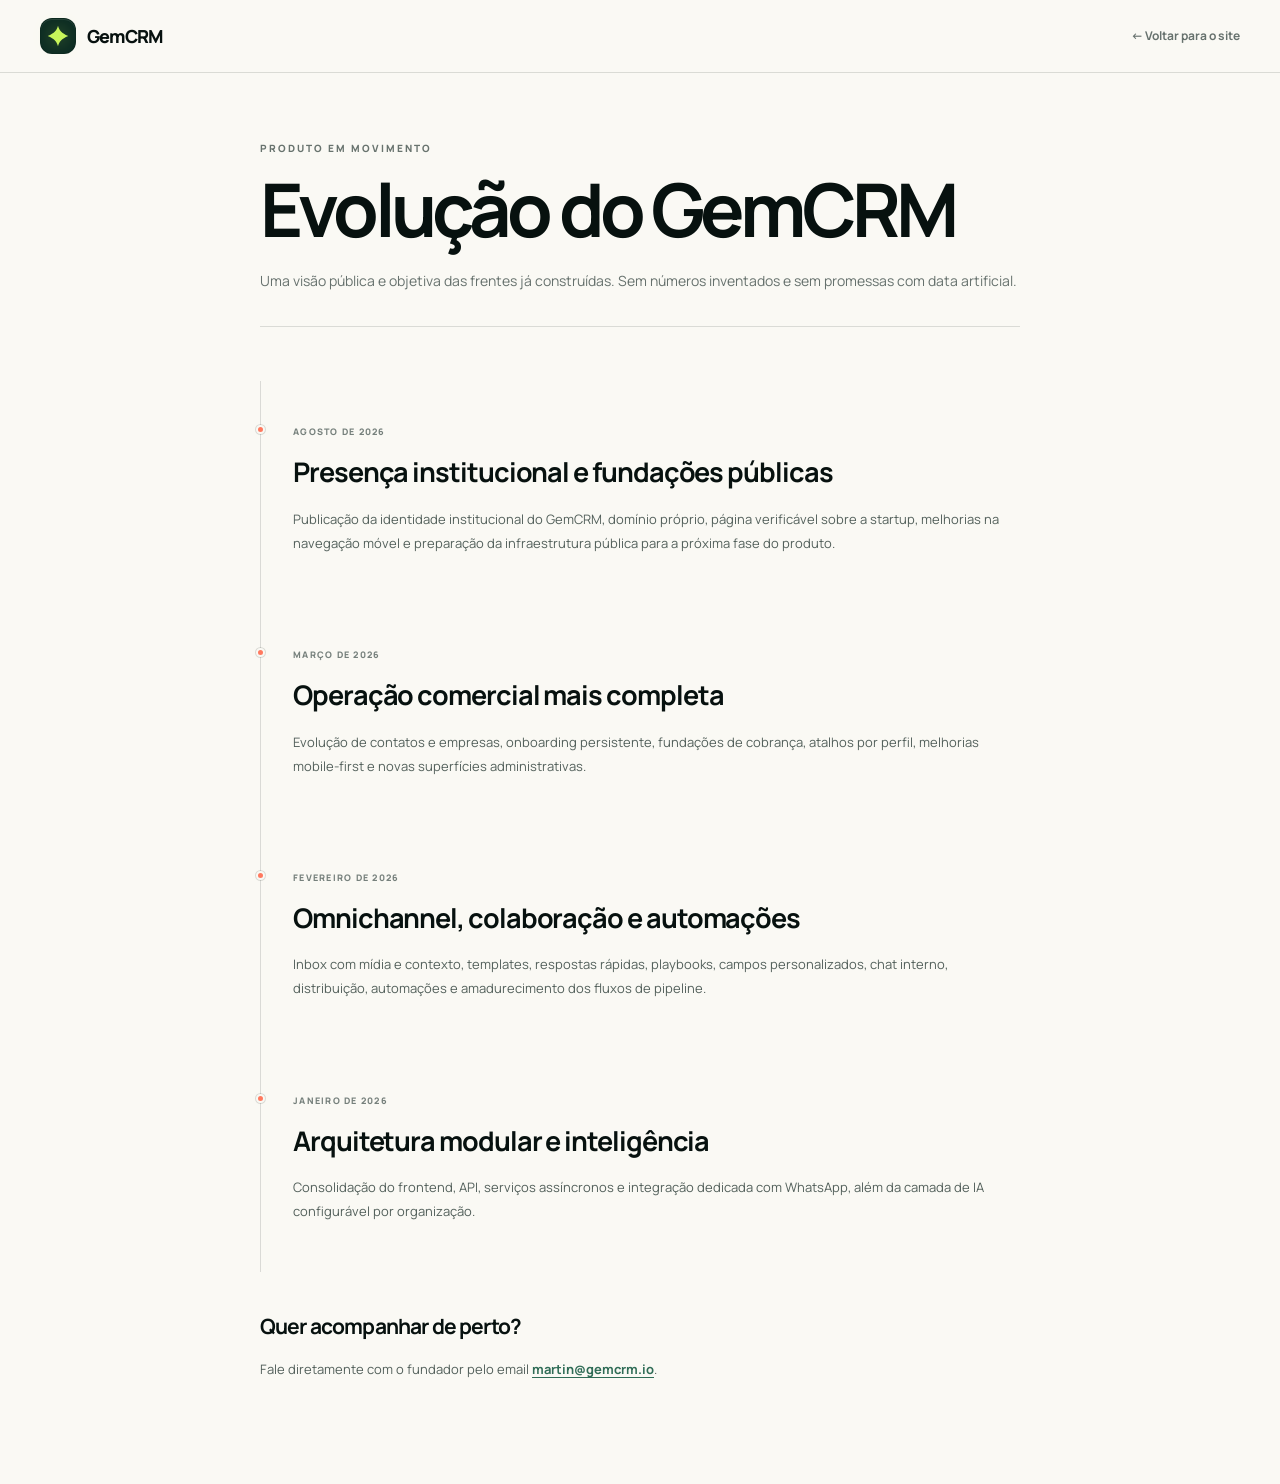
==== commit f5764289: "feat: strengthen startup verification site" ====
--- a/changelog/index.html
+++ b/changelog/index.html
@@ -34,7 +34,7 @@
         <section class="changelog-entry">
           <time datetime="2026-08">Agosto de 2026</time>
           <h2>Presença institucional e fundações públicas</h2>
-          <p>Publicação da identidade institucional do GemCRM, domínio próprio, páginas de transparência e preparação da infraestrutura pública para a próxima fase do produto.</p>
+          <p>Publicação da identidade institucional do GemCRM, domínio próprio, página verificável sobre a startup, melhorias na navegação móvel e preparação da infraestrutura pública para a próxima fase do produto.</p>
         </section>
 
         <section class="changelog-entry">
--- a/styles.css
+++ b/styles.css
@@ -107,6 +107,7 @@
 }
 
 .site-header {
+  --header-height: 82px;
   position: fixed;
   inset: 0 0 auto;
   z-index: 100;
@@ -123,9 +124,15 @@
   backdrop-filter: blur(18px);
 }
 
+.site-header.menu-active {
+  background: var(--ink);
+  -webkit-backdrop-filter: none;
+  backdrop-filter: none;
+}
+
 .header-inner {
   display: flex;
-  min-height: 82px;
+  min-height: var(--header-height, 82px);
   align-items: center;
   justify-content: space-between;
   gap: 32px;
@@ -1565,6 +1572,89 @@
   font-weight: 800;
 }
 
+.company-section {
+  border-top: 1px solid rgba(7, 17, 15, 0.08);
+  background: #e9efe4;
+}
+
+.company-layout {
+  display: grid;
+  align-items: start;
+  gap: 92px;
+  grid-template-columns: minmax(0, 0.88fr) minmax(500px, 1.12fr);
+}
+
+.company-copy h2 {
+  max-width: 620px;
+  margin: 0;
+  font-size: clamp(44px, 4.9vw, 68px);
+  font-weight: 600;
+  letter-spacing: -0.065em;
+  line-height: 0.99;
+}
+
+.company-copy > p {
+  max-width: 590px;
+  margin: 28px 0 0;
+  color: #53605b;
+  font-size: 15px;
+  line-height: 1.8;
+}
+
+.company-actions {
+  display: flex;
+  align-items: center;
+  gap: 26px;
+  margin-top: 38px;
+}
+
+.company-link {
+  margin-top: 0;
+  border-color: rgba(7, 17, 15, 0.25);
+  color: #2f6c56;
+}
+
+.company-facts {
+  display: grid;
+  gap: 1px;
+  margin: 0;
+  padding: 0;
+  overflow: hidden;
+  border: 1px solid rgba(7, 17, 15, 0.12);
+  border-radius: 26px;
+  background: rgba(7, 17, 15, 0.12);
+  grid-template-columns: repeat(2, minmax(0, 1fr));
+  list-style: none;
+}
+
+.company-facts > li {
+  min-height: 176px;
+  padding: 28px;
+  background: rgba(250, 249, 244, 0.9);
+}
+
+.company-facts span {
+  color: #76807c;
+  font-size: 9px;
+  font-weight: 800;
+  letter-spacing: 0.16em;
+  text-transform: uppercase;
+}
+
+.company-facts p {
+  margin: 20px 0 0;
+  color: var(--ink-soft);
+  font-size: 14px;
+  font-weight: 700;
+  line-height: 1.6;
+}
+
+.company-facts a {
+  color: #2f6c56;
+  text-decoration: underline;
+  text-underline-offset: 3px;
+}
+
 .build-section {
   padding-top: 32px;
   background: var(--cream);
@@ -1855,6 +1945,57 @@
   font-weight: 700;
   text-decoration: underline;
   text-underline-offset: 3px;
+}
+
+.about-facts {
+  display: grid;
+  gap: 12px;
+  margin: 0 0 54px;
+  padding: 0;
+  grid-template-columns: repeat(2, minmax(0, 1fr));
+  list-style: none;
+}
+
+.about-facts > li {
+  padding: 22px;
+  border: 1px solid var(--line);
+  border-radius: 16px;
+  background: var(--cream);
+}
+
+.about-facts span {
+  color: #76807c;
+  font-size: 9px;
+  font-weight: 800;
+  letter-spacing: 0.14em;
+  text-transform: uppercase;
+}
+
+.about-facts p {
+  margin: 10px 0 0;
+  color: var(--ink-soft);
+  font-size: 13px;
+  font-weight: 700;
+  line-height: 1.65;
+}
+
+.about-cta {
+  padding: 28px;
+  border-radius: 20px;
+  background: var(--forest);
+  color: var(--cream);
+}
+
+.about-cta h2 {
+  color: var(--cream);
+}
+
+.about-cta p {
+  color: rgba(243, 240, 231, 0.66);
+}
+
+.about-cta a {
+  color: var(--lime);
 }
 
 .changelog-entry {
@@ -1973,12 +2114,18 @@
   }
 
   .mobile-menu {
-    position: fixed;
-    inset: 82px 0 0;
+    position: absolute;
+    inset: var(--header-height) 0 auto;
     display: flex;
+    width: 100%;
+    height: calc(100vh - var(--header-height));
+    height: calc(100dvh - var(--header-height));
     padding: 34px 24px;
-    background: rgba(7, 17, 15, 0.98);
+    overflow-y: auto;
+    background: var(--ink);
+    box-shadow: 0 24px 60px rgba(0, 0, 0, 0.34);
     flex-direction: column;
+    overscroll-behavior: contain;
   }
 
   .mobile-menu[hidden] {
@@ -2017,7 +2164,8 @@
 
   .flow-layout,
   .split-heading,
-  .cta-layout {
+  .cta-layout,
+  .company-layout {
     gap: 60px;
     grid-template-columns: 1fr;
   }
@@ -2045,13 +2193,13 @@
 }
 
 @media (max-width: 640px) {
+  .site-header {
+    --header-height: 72px;
+  }
+
   .shell,
   .legal-content {
     width: min(100% - 32px, 1200px);
-  }
-
-  .header-inner {
-    min-height: 72px;
   }
 
   .hero-grid {
@@ -2196,6 +2344,28 @@
   .build-actions {
     align-items: stretch;
     flex-direction: column;
+  }
+
+  .company-copy h2 {
+    font-size: 44px;
+  }
+
+  .company-actions {
+    align-items: stretch;
+    flex-direction: column;
+  }
+
+  .company-link {
+    align-self: flex-start;
+  }
+
+  .company-facts,
+  .about-facts {
+    grid-template-columns: 1fr;
+  }
+
+  .company-facts > li {
+    min-height: auto;
   }
 
   .footer-grid {
